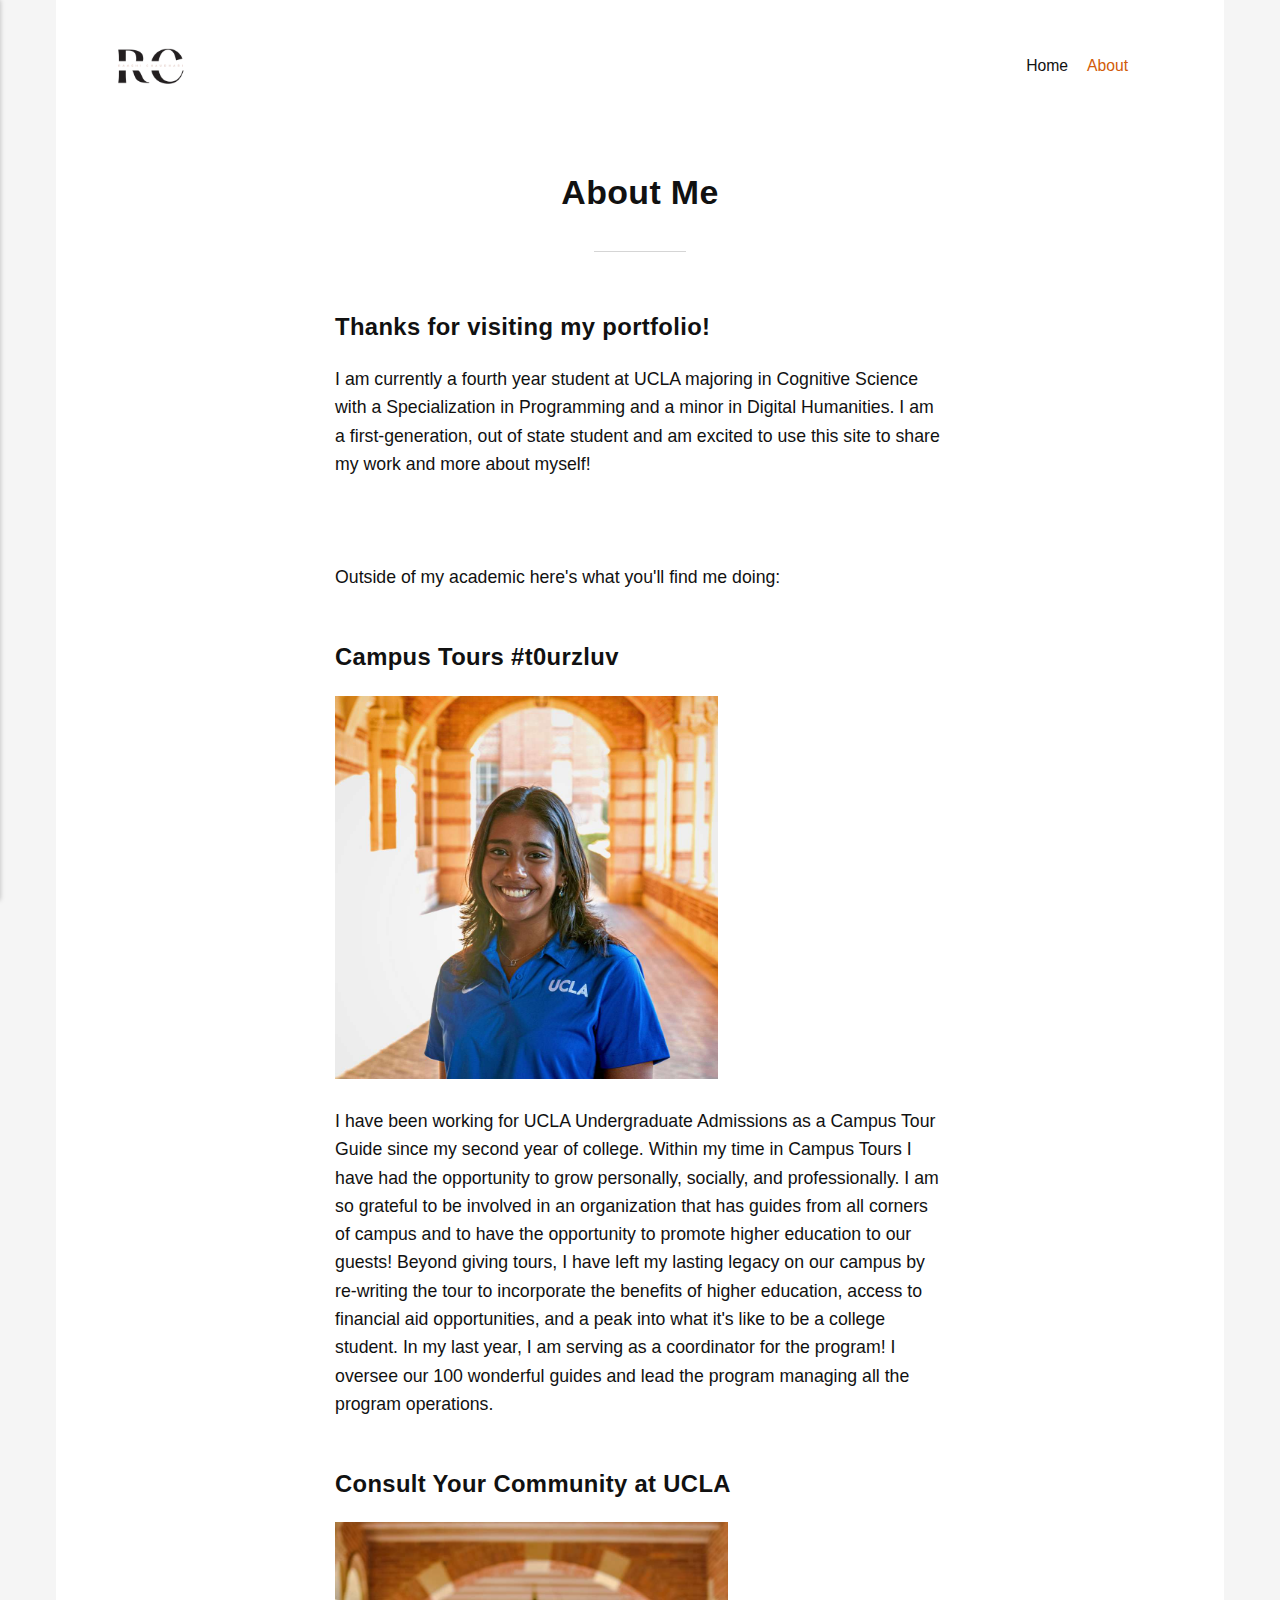
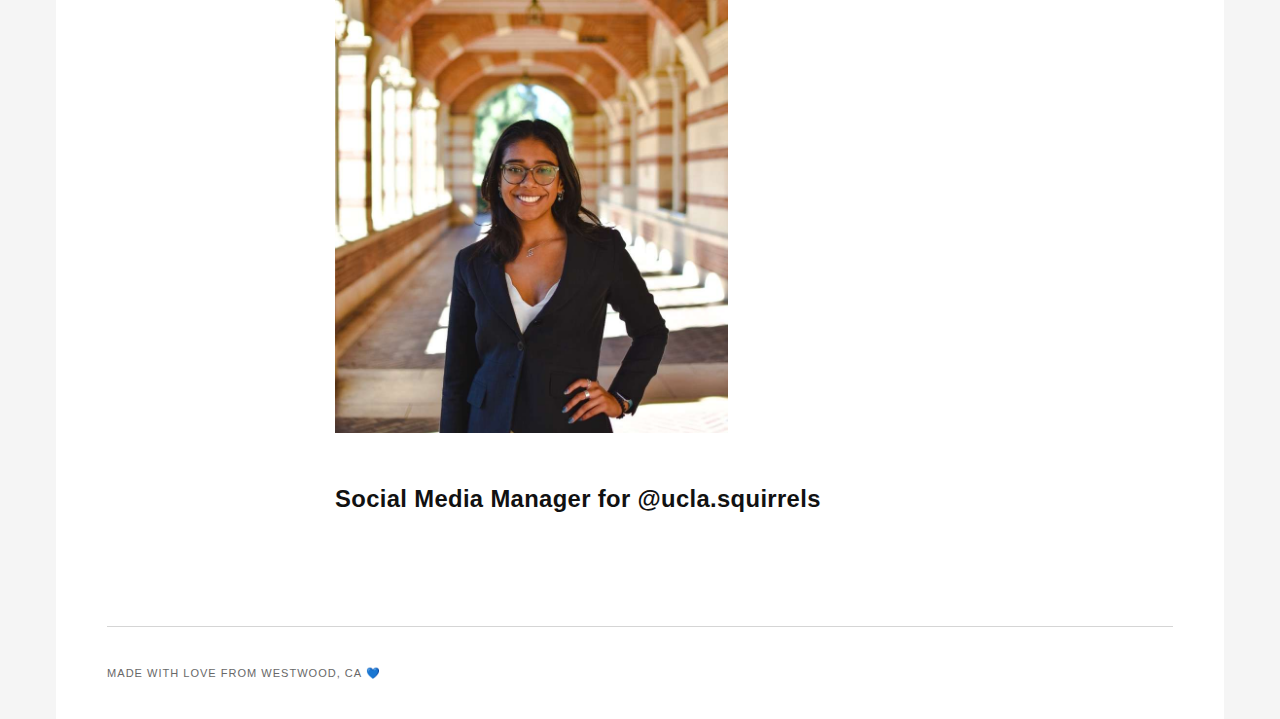
==== about-me/index.html @ 426cf376 "Publii: update content" ====
<!DOCTYPE html><html lang="en-gb"><head><meta charset="utf-8"><meta http-equiv="X-UA-Compatible" content="IE=edge"><meta name="viewport" content="width=device-width,initial-scale=1"><title>About Me - Raashi&#x27;s Portfolio</title><meta name="description" content="Thanks for visiting my portfolio!I am currently a fourth year student at UCLA majoring in Cognitive Science with a Specialization in Programming and a minor in Digital Humanities. I am a first-generation, out of state student and am excited to use this site to share my work and more about myself!"><meta name="generator" content="Publii Open-Source CMS for Static Site"><link rel="canonical" href="https://raashic02.github.io/Portfolio/about-me/"><link rel="alternate" type="application/atom+xml" href="https://raashic02.github.io/Portfolio/feed.xml"><link rel="alternate" type="application/json" href="https://raashic02.github.io/Portfolio/feed.json"><meta property="og:title" content="About Me"><meta property="og:image" content="https://raashic02.github.io/Portfolio/media/website/Black-and-White-Minimalist-Aesthetic-Initials-Font-Logo-1.png"><meta property="og:image:width" content="500"><meta property="og:image:height" content="500"><meta property="og:site_name" content="Raashi's Portfolio"><meta property="og:description" content="Thanks for visiting my portfolio!I am currently a fourth year student at UCLA majoring in Cognitive Science with a Specialization in Programming and a minor in Digital Humanities. I am a first-generation, out of state student and am excited to use this site to share my work and more about myself!"><meta property="og:url" content="https://raashic02.github.io/Portfolio/about-me/"><meta property="og:type" content="article"><link rel="stylesheet" href="https://raashic02.github.io/Portfolio/assets/css/style.css?v=be22850a9bbb8f0e107ebd1450504986"><script type="application/ld+json">{"@context":"http://schema.org","@type":"Article","mainEntityOfPage":{"@type":"WebPage","@id":"https://raashic02.github.io/Portfolio/about-me/"},"headline":"About Me","datePublished":"2024-01-31T13:35","dateModified":"2024-01-31T14:35","image":{"@type":"ImageObject","url":"https://raashic02.github.io/Portfolio/media/website/Black-and-White-Minimalist-Aesthetic-Initials-Font-Logo-1.png","height":500,"width":500},"description":"Thanks for visiting my portfolio!I am currently a fourth year student at UCLA majoring in Cognitive Science with a Specialization in Programming and a minor in Digital Humanities. I am a first-generation, out of state student and am excited to use this site to share my work and more about myself!","author":{"@type":"Person","name":"Raashi Chaudhari","url":"https://raashic02.github.io/Portfolio/authors/raashi-chaudhari/"},"publisher":{"@type":"Organization","name":"Raashi Chaudhari","logo":{"@type":"ImageObject","url":"https://raashic02.github.io/Portfolio/media/website/Black-and-White-Minimalist-Aesthetic-Initials-Font-Logo-1.png","height":500,"width":500}}}</script><noscript><style>img[loading] {
                    opacity: 1;
                }</style></noscript></head><body><div class="container"><header class="header" id="js-header"><a href="https://raashic02.github.io/Portfolio/" class="logo"><img src="https://raashic02.github.io/Portfolio/media/website/Black-and-White-Minimalist-Aesthetic-Initials-Font-Logo-1.png" alt="Raashi&#x27;s Portfolio" width="500" height="500"></a><nav class="navbar js-navbar"><button class="navbar__toggle js-toggle" aria-label="Menu"><span class="navbar__toggle-box"><span class="navbar__toggle-inner">Menu</span></span></button><ul class="navbar__menu"><li><a href="https://raashic02.github.io/Portfolio/raashi-chaudharis-portfolio-p/" target="_self">Home</a></li><li class="active"><a href="https://raashic02.github.io/Portfolio/about-me/" target="_self">About</a></li></ul></nav></header><main><article class="post wrapper"><header class="hero"><h1 class="post__title">About Me</h1></header><div class="post__entry"><h3>Thanks for visiting my portfolio!</h3><p>I am currently a fourth year student at UCLA majoring in Cognitive Science with a Specialization in Programming and a minor in Digital Humanities. I am a first-generation, out of state student and am excited to use this site to share my work and more about myself!</p><p> </p><p>Outside of my academic here's what you'll find me doing: </p><h3>Campus Tours #t0urzluv</h3><figure class="post__image"><img loading="lazy" src="https://raashic02.github.io/Portfolio/media/posts/2/6D8571A4-14A2-4E19-B1DE-B3D6D225E5DD.jpg" alt="raashi in tour guide polo for ucla" width="383" height="383" sizes="(max-width: 1024px) 100vw, 1024px" srcset="https://raashic02.github.io/Portfolio/media/posts/2/responsive/6D8571A4-14A2-4E19-B1DE-B3D6D225E5DD-xs.jpg 300w, https://raashic02.github.io/Portfolio/media/posts/2/responsive/6D8571A4-14A2-4E19-B1DE-B3D6D225E5DD-sm.jpg 480w, https://raashic02.github.io/Portfolio/media/posts/2/responsive/6D8571A4-14A2-4E19-B1DE-B3D6D225E5DD-md.jpg 768w, https://raashic02.github.io/Portfolio/media/posts/2/responsive/6D8571A4-14A2-4E19-B1DE-B3D6D225E5DD-lg.jpg 1024w"></figure><p>I have been working for UCLA Undergraduate Admissions as a Campus Tour Guide since my second year of college. Within my time in Campus Tours I have had the opportunity to grow personally, socially, and professionally. I am so grateful to be involved in an organization that has guides from all corners of campus and to have the opportunity to promote higher education to our guests! Beyond giving tours, I have left my lasting legacy on our campus by re-writing the tour to incorporate the benefits of higher education, access to financial aid opportunities, and a peak into what it's like to be a college student. In my last year, I am serving as a coordinator for the program! I oversee our 100 wonderful guides and lead the program managing all the program operations. </p><h3>Consult Your Community at UCLA</h3><figure class="post__image"><img loading="lazy" src="https://raashic02.github.io/Portfolio/media/posts/2/Professional-Headshot.JPG" alt="" width="393" height="510" sizes="(max-width: 1024px) 100vw, 1024px" srcset="https://raashic02.github.io/Portfolio/media/posts/2/responsive/Professional-Headshot-xs.JPG 300w, https://raashic02.github.io/Portfolio/media/posts/2/responsive/Professional-Headshot-sm.JPG 480w, https://raashic02.github.io/Portfolio/media/posts/2/responsive/Professional-Headshot-md.JPG 768w, https://raashic02.github.io/Portfolio/media/posts/2/responsive/Professional-Headshot-lg.JPG 1024w"></figure><h3>Social Media Manager for @ucla.squirrels</h3></div></article></main><footer class="footer"><div class="footer__copyright">Made with love from Westwood, CA 💙</div><div class="footer__social"><a href="https://www.linkedin.com/in/raashi-chaudhari/" class="linkedin" aria-label="LinkedIn"><svg class="icon"><use xlink:href="https://raashic02.github.io/Portfolio/assets/svg/svg-map.svg#linkedin"/></svg></a></div></footer></div><script defer="defer" src="https://raashic02.github.io/Portfolio/assets/js/scripts.min.js?v=620157e86bfc246cfef480b1b4aadb48"></script><script>window.publiiThemeMenuConfig={mobileMenuMode:'sidebar',animationSpeed:300,submenuWidth: 'auto',doubleClickTime:500,mobileMenuExpandableSubmenus:false,relatedContainerForOverlayMenuSelector:'.navbar'};</script><script>/*<![CDATA[*/var images=document.querySelectorAll("img[loading]");for(var i=0;i<images.length;i++){if(images[i].complete){images[i].classList.add("is-loaded")}else{images[i].addEventListener("load",function(){this.classList.add("is-loaded")},false)}};/*]]>*/</script></body></html>
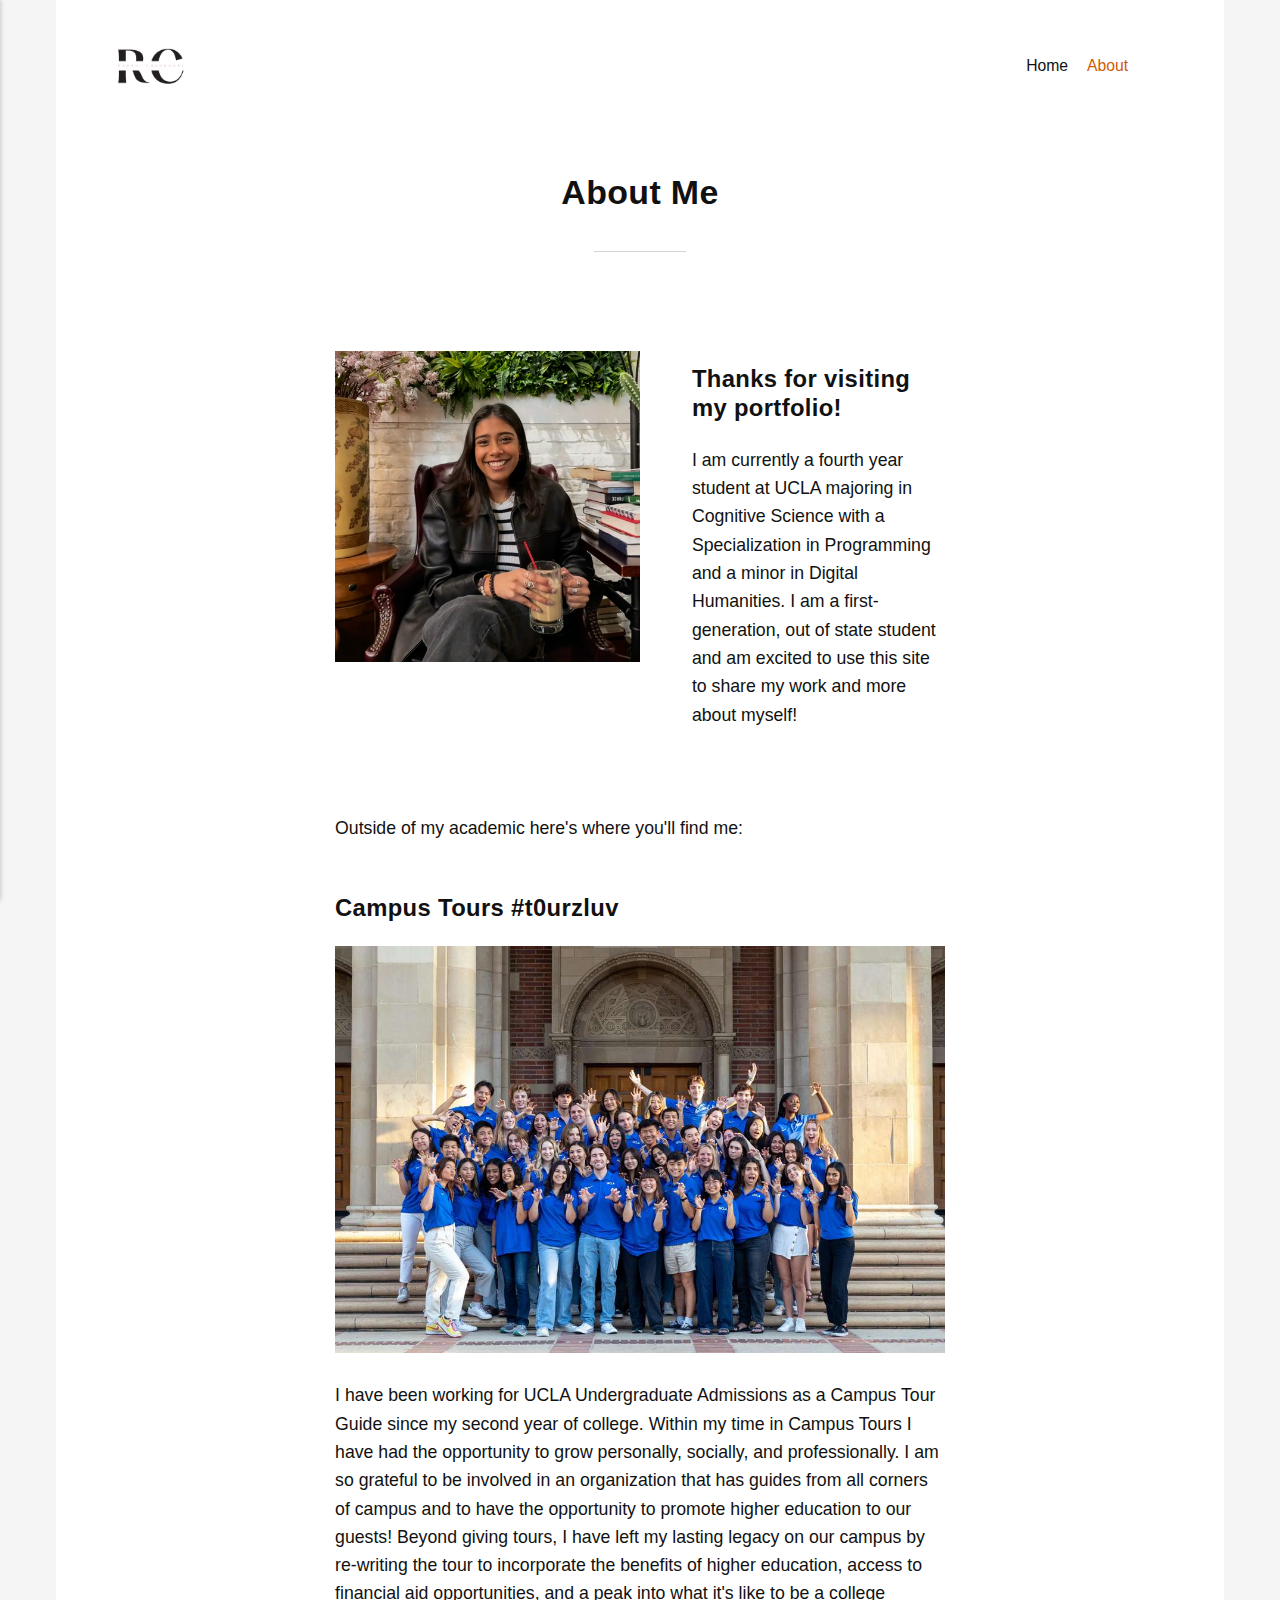
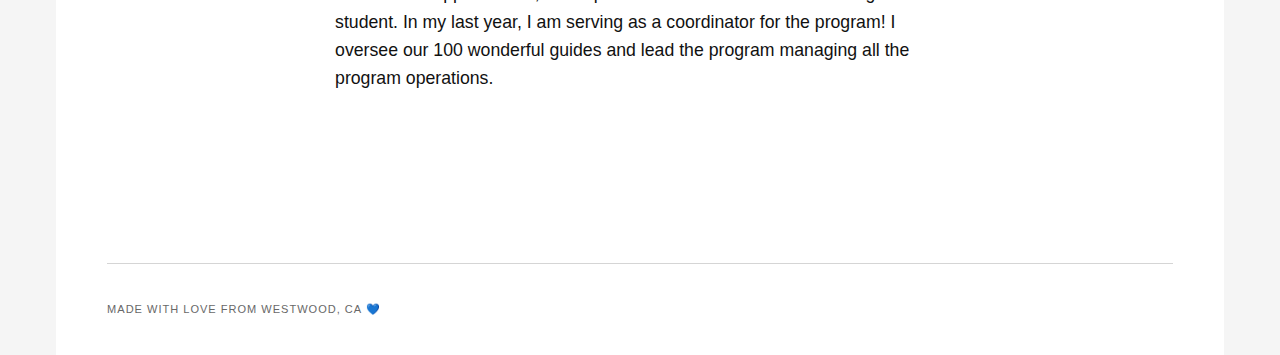
==== commit 7acb071e: "Publii: update content" ====
--- a/about-me/index.html
+++ b/about-me/index.html
@@ -1,3 +1,3 @@
-<!DOCTYPE html><html lang="en-gb"><head><meta charset="utf-8"><meta http-equiv="X-UA-Compatible" content="IE=edge"><meta name="viewport" content="width=device-width,initial-scale=1"><title>About Me - Raashi&#x27;s Portfolio</title><meta name="description" content="Thanks for visiting my portfolio!I am currently a fourth year student at UCLA majoring in Cognitive Science with a Specialization in Programming and a minor in Digital Humanities. I am a first-generation, out of state student and am excited to use this site to share my work and more about myself!"><meta name="generator" content="Publii Open-Source CMS for Static Site"><link rel="canonical" href="https://raashic02.github.io/Portfolio/about-me/"><link rel="alternate" type="application/atom+xml" href="https://raashic02.github.io/Portfolio/feed.xml"><link rel="alternate" type="application/json" href="https://raashic02.github.io/Portfolio/feed.json"><meta property="og:title" content="About Me"><meta property="og:image" content="https://raashic02.github.io/Portfolio/media/website/Black-and-White-Minimalist-Aesthetic-Initials-Font-Logo-1.png"><meta property="og:image:width" content="500"><meta property="og:image:height" content="500"><meta property="og:site_name" content="Raashi's Portfolio"><meta property="og:description" content="Thanks for visiting my portfolio!I am currently a fourth year student at UCLA majoring in Cognitive Science with a Specialization in Programming and a minor in Digital Humanities. I am a first-generation, out of state student and am excited to use this site to share my work and more about myself!"><meta property="og:url" content="https://raashic02.github.io/Portfolio/about-me/"><meta property="og:type" content="article"><link rel="stylesheet" href="https://raashic02.github.io/Portfolio/assets/css/style.css?v=be22850a9bbb8f0e107ebd1450504986"><script type="application/ld+json">{"@context":"http://schema.org","@type":"Article","mainEntityOfPage":{"@type":"WebPage","@id":"https://raashic02.github.io/Portfolio/about-me/"},"headline":"About Me","datePublished":"2024-01-31T13:35","dateModified":"2024-01-31T14:35","image":{"@type":"ImageObject","url":"https://raashic02.github.io/Portfolio/media/website/Black-and-White-Minimalist-Aesthetic-Initials-Font-Logo-1.png","height":500,"width":500},"description":"Thanks for visiting my portfolio!I am currently a fourth year student at UCLA majoring in Cognitive Science with a Specialization in Programming and a minor in Digital Humanities. I am a first-generation, out of state student and am excited to use this site to share my work and more about myself!","author":{"@type":"Person","name":"Raashi Chaudhari","url":"https://raashic02.github.io/Portfolio/authors/raashi-chaudhari/"},"publisher":{"@type":"Organization","name":"Raashi Chaudhari","logo":{"@type":"ImageObject","url":"https://raashic02.github.io/Portfolio/media/website/Black-and-White-Minimalist-Aesthetic-Initials-Font-Logo-1.png","height":500,"width":500}}}</script><noscript><style>img[loading] {
+<!DOCTYPE html><html lang="en-gb"><head><meta charset="utf-8"><meta http-equiv="X-UA-Compatible" content="IE=edge"><meta name="viewport" content="width=device-width,initial-scale=1"><title>About Me - Raashi&#x27;s Portfolio</title><meta name="description" content="Thanks for visiting my portfolio! I am currently a fourth year student&hellip;"><meta name="generator" content="Publii Open-Source CMS for Static Site"><link rel="canonical" href="https://raashic02.github.io/Portfolio/about-me/"><link rel="alternate" type="application/atom+xml" href="https://raashic02.github.io/Portfolio/feed.xml"><link rel="alternate" type="application/json" href="https://raashic02.github.io/Portfolio/feed.json"><meta property="og:title" content="About Me"><meta property="og:image" content="https://raashic02.github.io/Portfolio/media/website/Black-and-White-Minimalist-Aesthetic-Initials-Font-Logo-1.png"><meta property="og:image:width" content="500"><meta property="og:image:height" content="500"><meta property="og:site_name" content="Raashi's Portfolio"><meta property="og:description" content="Thanks for visiting my portfolio! I am currently a fourth year student&hellip;"><meta property="og:url" content="https://raashic02.github.io/Portfolio/about-me/"><meta property="og:type" content="article"><link rel="stylesheet" href="https://raashic02.github.io/Portfolio/assets/css/style.css?v=be22850a9bbb8f0e107ebd1450504986"><script type="application/ld+json">{"@context":"http://schema.org","@type":"Article","mainEntityOfPage":{"@type":"WebPage","@id":"https://raashic02.github.io/Portfolio/about-me/"},"headline":"About Me","datePublished":"2024-01-31T13:35","dateModified":"2024-02-02T13:48","image":{"@type":"ImageObject","url":"https://raashic02.github.io/Portfolio/media/website/Black-and-White-Minimalist-Aesthetic-Initials-Font-Logo-1.png","height":500,"width":500},"description":"Thanks for visiting my portfolio! I am currently a fourth year student&hellip;","author":{"@type":"Person","name":"Raashi Chaudhari","url":"https://raashic02.github.io/Portfolio/authors/raashi-chaudhari/"},"publisher":{"@type":"Organization","name":"Raashi Chaudhari","logo":{"@type":"ImageObject","url":"https://raashic02.github.io/Portfolio/media/website/Black-and-White-Minimalist-Aesthetic-Initials-Font-Logo-1.png","height":500,"width":500}}}</script><noscript><style>img[loading] {
                     opacity: 1;
-                }</style></noscript></head><body><div class="container"><header class="header" id="js-header"><a href="https://raashic02.github.io/Portfolio/" class="logo"><img src="https://raashic02.github.io/Portfolio/media/website/Black-and-White-Minimalist-Aesthetic-Initials-Font-Logo-1.png" alt="Raashi&#x27;s Portfolio" width="500" height="500"></a><nav class="navbar js-navbar"><button class="navbar__toggle js-toggle" aria-label="Menu"><span class="navbar__toggle-box"><span class="navbar__toggle-inner">Menu</span></span></button><ul class="navbar__menu"><li><a href="https://raashic02.github.io/Portfolio/raashi-chaudharis-portfolio-p/" target="_self">Home</a></li><li class="active"><a href="https://raashic02.github.io/Portfolio/about-me/" target="_self">About</a></li></ul></nav></header><main><article class="post wrapper"><header class="hero"><h1 class="post__title">About Me</h1></header><div class="post__entry"><h3>Thanks for visiting my portfolio!</h3><p>I am currently a fourth year student at UCLA majoring in Cognitive Science with a Specialization in Programming and a minor in Digital Humanities. I am a first-generation, out of state student and am excited to use this site to share my work and more about myself!</p><p> </p><p>Outside of my academic here's what you'll find me doing: </p><h3>Campus Tours #t0urzluv</h3><figure class="post__image"><img loading="lazy" src="https://raashic02.github.io/Portfolio/media/posts/2/6D8571A4-14A2-4E19-B1DE-B3D6D225E5DD.jpg" alt="raashi in tour guide polo for ucla" width="383" height="383" sizes="(max-width: 1024px) 100vw, 1024px" srcset="https://raashic02.github.io/Portfolio/media/posts/2/responsive/6D8571A4-14A2-4E19-B1DE-B3D6D225E5DD-xs.jpg 300w, https://raashic02.github.io/Portfolio/media/posts/2/responsive/6D8571A4-14A2-4E19-B1DE-B3D6D225E5DD-sm.jpg 480w, https://raashic02.github.io/Portfolio/media/posts/2/responsive/6D8571A4-14A2-4E19-B1DE-B3D6D225E5DD-md.jpg 768w, https://raashic02.github.io/Portfolio/media/posts/2/responsive/6D8571A4-14A2-4E19-B1DE-B3D6D225E5DD-lg.jpg 1024w"></figure><p>I have been working for UCLA Undergraduate Admissions as a Campus Tour Guide since my second year of college. Within my time in Campus Tours I have had the opportunity to grow personally, socially, and professionally. I am so grateful to be involved in an organization that has guides from all corners of campus and to have the opportunity to promote higher education to our guests! Beyond giving tours, I have left my lasting legacy on our campus by re-writing the tour to incorporate the benefits of higher education, access to financial aid opportunities, and a peak into what it's like to be a college student. In my last year, I am serving as a coordinator for the program! I oversee our 100 wonderful guides and lead the program managing all the program operations. </p><h3>Consult Your Community at UCLA</h3><figure class="post__image"><img loading="lazy" src="https://raashic02.github.io/Portfolio/media/posts/2/Professional-Headshot.JPG" alt="" width="393" height="510" sizes="(max-width: 1024px) 100vw, 1024px" srcset="https://raashic02.github.io/Portfolio/media/posts/2/responsive/Professional-Headshot-xs.JPG 300w, https://raashic02.github.io/Portfolio/media/posts/2/responsive/Professional-Headshot-sm.JPG 480w, https://raashic02.github.io/Portfolio/media/posts/2/responsive/Professional-Headshot-md.JPG 768w, https://raashic02.github.io/Portfolio/media/posts/2/responsive/Professional-Headshot-lg.JPG 1024w"></figure><h3>Social Media Manager for @ucla.squirrels</h3></div></article></main><footer class="footer"><div class="footer__copyright">Made with love from Westwood, CA 💙</div><div class="footer__social"><a href="https://www.linkedin.com/in/raashi-chaudhari/" class="linkedin" aria-label="LinkedIn"><svg class="icon"><use xlink:href="https://raashic02.github.io/Portfolio/assets/svg/svg-map.svg#linkedin"/></svg></a></div></footer></div><script defer="defer" src="https://raashic02.github.io/Portfolio/assets/js/scripts.min.js?v=620157e86bfc246cfef480b1b4aadb48"></script><script>window.publiiThemeMenuConfig={mobileMenuMode:'sidebar',animationSpeed:300,submenuWidth: 'auto',doubleClickTime:500,mobileMenuExpandableSubmenus:false,relatedContainerForOverlayMenuSelector:'.navbar'};</script><script>/*<![CDATA[*/var images=document.querySelectorAll("img[loading]");for(var i=0;i<images.length;i++){if(images[i].complete){images[i].classList.add("is-loaded")}else{images[i].addEventListener("load",function(){this.classList.add("is-loaded")},false)}};/*]]>*/</script></body></html>+                }</style></noscript></head><body><div class="container"><header class="header" id="js-header"><a href="https://raashic02.github.io/Portfolio/" class="logo"><img src="https://raashic02.github.io/Portfolio/media/website/Black-and-White-Minimalist-Aesthetic-Initials-Font-Logo-1.png" alt="Raashi&#x27;s Portfolio" width="500" height="500"></a><nav class="navbar js-navbar"><button class="navbar__toggle js-toggle" aria-label="Menu"><span class="navbar__toggle-box"><span class="navbar__toggle-inner">Menu</span></span></button><ul class="navbar__menu"><li><a href="https://raashic02.github.io/Portfolio/raashi-chaudharis-portfolio-p/" target="_self">Home</a></li><li class="active"><a href="https://raashic02.github.io/Portfolio/about-me/" target="_self">About</a></li></ul></nav></header><main><article class="post wrapper"><header class="hero"><h1 class="post__title">About Me</h1></header><div class="post__entry"><h3><figure class="post__image post__image--left"><img loading="lazy" src="https://raashic02.github.io/Portfolio/media/posts/2/Screen-Shot-2024-02-02-at-1.47.07-PM.png" alt="" width="1202" height="1226" sizes="(max-width: 1024px) 100vw, 1024px" srcset="https://raashic02.github.io/Portfolio/media/posts/2/responsive/Screen-Shot-2024-02-02-at-1.47.07-PM-xs.png 300w, https://raashic02.github.io/Portfolio/media/posts/2/responsive/Screen-Shot-2024-02-02-at-1.47.07-PM-sm.png 480w, https://raashic02.github.io/Portfolio/media/posts/2/responsive/Screen-Shot-2024-02-02-at-1.47.07-PM-md.png 768w, https://raashic02.github.io/Portfolio/media/posts/2/responsive/Screen-Shot-2024-02-02-at-1.47.07-PM-lg.png 1024w"></figure></h3><h3> </h3><h3>Thanks for visiting my portfolio!</h3><p>I am currently a fourth year student at UCLA majoring in Cognitive Science with a Specialization in Programming and a minor in Digital Humanities. I am a first-generation, out of state student and am excited to use this site to share my work and more about myself!</p><p> </p><p>Outside of my academic here's where you'll find me: </p><h3>Campus Tours #t0urzluv</h3><figure class="post__image post__image--center"><img loading="lazy" src="https://raashic02.github.io/Portfolio/media/posts/2/2023-tours.JPG" alt="" width="5373" height="3582" sizes="(max-width: 1024px) 100vw, 1024px" srcset="https://raashic02.github.io/Portfolio/media/posts/2/responsive/2023-tours-xs.JPG 300w, https://raashic02.github.io/Portfolio/media/posts/2/responsive/2023-tours-sm.JPG 480w, https://raashic02.github.io/Portfolio/media/posts/2/responsive/2023-tours-md.JPG 768w, https://raashic02.github.io/Portfolio/media/posts/2/responsive/2023-tours-lg.JPG 1024w"></figure><p class="align-left">I have been working for UCLA Undergraduate Admissions as a Campus Tour Guide since my second year of college. Within my time in Campus Tours I have had the opportunity to grow personally, socially, and professionally. I am so grateful to be involved in an organization that has guides from all corners of campus and to have the opportunity to promote higher education to our guests! Beyond giving tours, I have left my lasting legacy on our campus by re-writing the tour to incorporate the benefits of higher education, access to financial aid opportunities, and a peak into what it's like to be a college student. In my last year, I am serving as a coordinator for the program! I oversee our 100 wonderful guides and lead the program managing all the program operations. </p><p> </p></div></article></main><footer class="footer"><div class="footer__copyright">Made with love from Westwood, CA 💙</div><div class="footer__social"><a href="https://www.linkedin.com/in/raashi-chaudhari/" class="linkedin" aria-label="LinkedIn"><svg class="icon"><use xlink:href="https://raashic02.github.io/Portfolio/assets/svg/svg-map.svg#linkedin"/></svg></a></div></footer></div><script defer="defer" src="https://raashic02.github.io/Portfolio/assets/js/scripts.min.js?v=620157e86bfc246cfef480b1b4aadb48"></script><script>window.publiiThemeMenuConfig={mobileMenuMode:'sidebar',animationSpeed:300,submenuWidth: 'auto',doubleClickTime:500,mobileMenuExpandableSubmenus:false,relatedContainerForOverlayMenuSelector:'.navbar'};</script><script>/*<![CDATA[*/var images=document.querySelectorAll("img[loading]");for(var i=0;i<images.length;i++){if(images[i].complete){images[i].classList.add("is-loaded")}else{images[i].addEventListener("load",function(){this.classList.add("is-loaded")},false)}};/*]]>*/</script></body></html>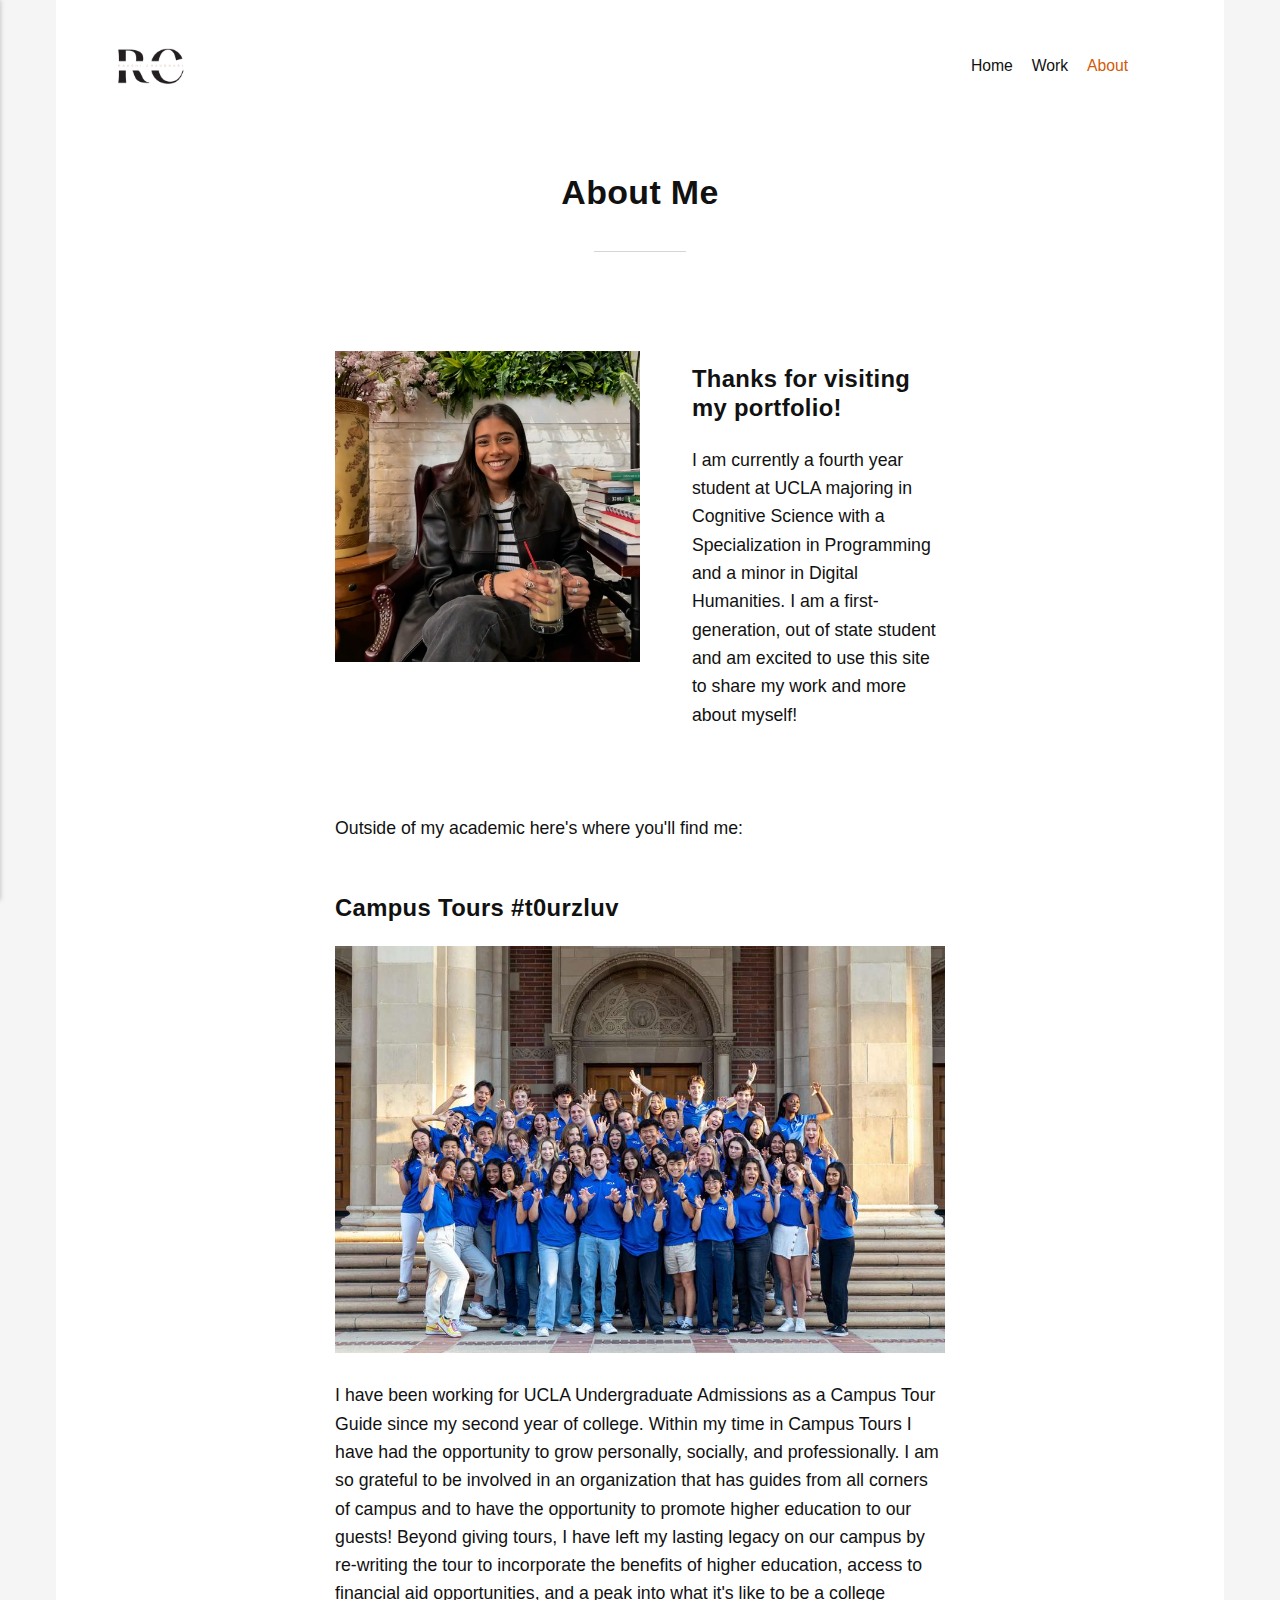
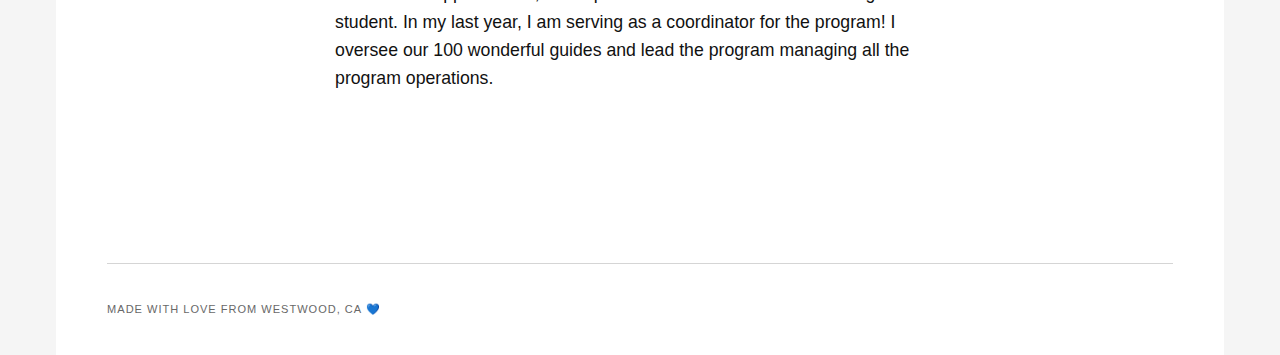
==== commit 8ac9ac0f: "Publii: update content" ====
--- a/about-me/index.html
+++ b/about-me/index.html
@@ -1,3 +1,3 @@
 <!DOCTYPE html><html lang="en-gb"><head><meta charset="utf-8"><meta http-equiv="X-UA-Compatible" content="IE=edge"><meta name="viewport" content="width=device-width,initial-scale=1"><title>About Me - Raashi&#x27;s Portfolio</title><meta name="description" content="Thanks for visiting my portfolio! I am currently a fourth year student&hellip;"><meta name="generator" content="Publii Open-Source CMS for Static Site"><link rel="canonical" href="https://raashic02.github.io/Portfolio/about-me/"><link rel="alternate" type="application/atom+xml" href="https://raashic02.github.io/Portfolio/feed.xml"><link rel="alternate" type="application/json" href="https://raashic02.github.io/Portfolio/feed.json"><meta property="og:title" content="About Me"><meta property="og:image" content="https://raashic02.github.io/Portfolio/media/website/Black-and-White-Minimalist-Aesthetic-Initials-Font-Logo-1.png"><meta property="og:image:width" content="500"><meta property="og:image:height" content="500"><meta property="og:site_name" content="Raashi's Portfolio"><meta property="og:description" content="Thanks for visiting my portfolio! I am currently a fourth year student&hellip;"><meta property="og:url" content="https://raashic02.github.io/Portfolio/about-me/"><meta property="og:type" content="article"><link rel="stylesheet" href="https://raashic02.github.io/Portfolio/assets/css/style.css?v=be22850a9bbb8f0e107ebd1450504986"><script type="application/ld+json">{"@context":"http://schema.org","@type":"Article","mainEntityOfPage":{"@type":"WebPage","@id":"https://raashic02.github.io/Portfolio/about-me/"},"headline":"About Me","datePublished":"2024-01-31T13:35","dateModified":"2024-02-02T13:48","image":{"@type":"ImageObject","url":"https://raashic02.github.io/Portfolio/media/website/Black-and-White-Minimalist-Aesthetic-Initials-Font-Logo-1.png","height":500,"width":500},"description":"Thanks for visiting my portfolio! I am currently a fourth year student&hellip;","author":{"@type":"Person","name":"Raashi Chaudhari","url":"https://raashic02.github.io/Portfolio/authors/raashi-chaudhari/"},"publisher":{"@type":"Organization","name":"Raashi Chaudhari","logo":{"@type":"ImageObject","url":"https://raashic02.github.io/Portfolio/media/website/Black-and-White-Minimalist-Aesthetic-Initials-Font-Logo-1.png","height":500,"width":500}}}</script><noscript><style>img[loading] {
                     opacity: 1;
-                }</style></noscript></head><body><div class="container"><header class="header" id="js-header"><a href="https://raashic02.github.io/Portfolio/" class="logo"><img src="https://raashic02.github.io/Portfolio/media/website/Black-and-White-Minimalist-Aesthetic-Initials-Font-Logo-1.png" alt="Raashi&#x27;s Portfolio" width="500" height="500"></a><nav class="navbar js-navbar"><button class="navbar__toggle js-toggle" aria-label="Menu"><span class="navbar__toggle-box"><span class="navbar__toggle-inner">Menu</span></span></button><ul class="navbar__menu"><li><a href="https://raashic02.github.io/Portfolio/raashi-chaudharis-portfolio-p/" target="_self">Home</a></li><li class="active"><a href="https://raashic02.github.io/Portfolio/about-me/" target="_self">About</a></li></ul></nav></header><main><article class="post wrapper"><header class="hero"><h1 class="post__title">About Me</h1></header><div class="post__entry"><h3><figure class="post__image post__image--left"><img loading="lazy" src="https://raashic02.github.io/Portfolio/media/posts/2/Screen-Shot-2024-02-02-at-1.47.07-PM.png" alt="" width="1202" height="1226" sizes="(max-width: 1024px) 100vw, 1024px" srcset="https://raashic02.github.io/Portfolio/media/posts/2/responsive/Screen-Shot-2024-02-02-at-1.47.07-PM-xs.png 300w, https://raashic02.github.io/Portfolio/media/posts/2/responsive/Screen-Shot-2024-02-02-at-1.47.07-PM-sm.png 480w, https://raashic02.github.io/Portfolio/media/posts/2/responsive/Screen-Shot-2024-02-02-at-1.47.07-PM-md.png 768w, https://raashic02.github.io/Portfolio/media/posts/2/responsive/Screen-Shot-2024-02-02-at-1.47.07-PM-lg.png 1024w"></figure></h3><h3> </h3><h3>Thanks for visiting my portfolio!</h3><p>I am currently a fourth year student at UCLA majoring in Cognitive Science with a Specialization in Programming and a minor in Digital Humanities. I am a first-generation, out of state student and am excited to use this site to share my work and more about myself!</p><p> </p><p>Outside of my academic here's where you'll find me: </p><h3>Campus Tours #t0urzluv</h3><figure class="post__image post__image--center"><img loading="lazy" src="https://raashic02.github.io/Portfolio/media/posts/2/2023-tours.JPG" alt="" width="5373" height="3582" sizes="(max-width: 1024px) 100vw, 1024px" srcset="https://raashic02.github.io/Portfolio/media/posts/2/responsive/2023-tours-xs.JPG 300w, https://raashic02.github.io/Portfolio/media/posts/2/responsive/2023-tours-sm.JPG 480w, https://raashic02.github.io/Portfolio/media/posts/2/responsive/2023-tours-md.JPG 768w, https://raashic02.github.io/Portfolio/media/posts/2/responsive/2023-tours-lg.JPG 1024w"></figure><p class="align-left">I have been working for UCLA Undergraduate Admissions as a Campus Tour Guide since my second year of college. Within my time in Campus Tours I have had the opportunity to grow personally, socially, and professionally. I am so grateful to be involved in an organization that has guides from all corners of campus and to have the opportunity to promote higher education to our guests! Beyond giving tours, I have left my lasting legacy on our campus by re-writing the tour to incorporate the benefits of higher education, access to financial aid opportunities, and a peak into what it's like to be a college student. In my last year, I am serving as a coordinator for the program! I oversee our 100 wonderful guides and lead the program managing all the program operations. </p><p> </p></div></article></main><footer class="footer"><div class="footer__copyright">Made with love from Westwood, CA 💙</div><div class="footer__social"><a href="https://www.linkedin.com/in/raashi-chaudhari/" class="linkedin" aria-label="LinkedIn"><svg class="icon"><use xlink:href="https://raashic02.github.io/Portfolio/assets/svg/svg-map.svg#linkedin"/></svg></a></div></footer></div><script defer="defer" src="https://raashic02.github.io/Portfolio/assets/js/scripts.min.js?v=620157e86bfc246cfef480b1b4aadb48"></script><script>window.publiiThemeMenuConfig={mobileMenuMode:'sidebar',animationSpeed:300,submenuWidth: 'auto',doubleClickTime:500,mobileMenuExpandableSubmenus:false,relatedContainerForOverlayMenuSelector:'.navbar'};</script><script>/*<![CDATA[*/var images=document.querySelectorAll("img[loading]");for(var i=0;i<images.length;i++){if(images[i].complete){images[i].classList.add("is-loaded")}else{images[i].addEventListener("load",function(){this.classList.add("is-loaded")},false)}};/*]]>*/</script></body></html>+                }</style></noscript></head><body><div class="container"><header class="header" id="js-header"><a href="https://raashic02.github.io/Portfolio/" class="logo"><img src="https://raashic02.github.io/Portfolio/media/website/Black-and-White-Minimalist-Aesthetic-Initials-Font-Logo-1.png" alt="Raashi&#x27;s Portfolio" width="500" height="500"></a><nav class="navbar js-navbar"><button class="navbar__toggle js-toggle" aria-label="Menu"><span class="navbar__toggle-box"><span class="navbar__toggle-inner">Menu</span></span></button><ul class="navbar__menu"><li><a href="https://raashic02.github.io/Portfolio/raashi-chaudharis-portfolio-p/" target="_self">Home</a></li><li class="has-submenu"><a href="https://raashic02.github.io/Portfolio/work/" target="_self" aria-haspopup="true">Work</a><ul class="navbar__submenu level-2" aria-hidden="true"><li><a href="https://raashic02.github.io/Portfolio/groupme/" target="_self">GroupMe</a></li><li><a href="https://raashic02.github.io/Portfolio/airbnb/" target="_self">AirBnb</a></li><li><a href="https://raashic02.github.io/Portfolio/ucla/" target="_self">UCLA</a></li></ul></li><li class="active"><a href="https://raashic02.github.io/Portfolio/about-me/" target="_self">About</a></li></ul></nav></header><main><article class="post wrapper"><header class="hero"><h1 class="post__title">About Me</h1></header><div class="post__entry"><h3><figure class="post__image post__image--left"><img loading="lazy" src="https://raashic02.github.io/Portfolio/media/posts/2/Screen-Shot-2024-02-02-at-1.47.07-PM.png" alt="" width="1202" height="1226" sizes="(max-width: 1024px) 100vw, 1024px" srcset="https://raashic02.github.io/Portfolio/media/posts/2/responsive/Screen-Shot-2024-02-02-at-1.47.07-PM-xs.png 300w, https://raashic02.github.io/Portfolio/media/posts/2/responsive/Screen-Shot-2024-02-02-at-1.47.07-PM-sm.png 480w, https://raashic02.github.io/Portfolio/media/posts/2/responsive/Screen-Shot-2024-02-02-at-1.47.07-PM-md.png 768w, https://raashic02.github.io/Portfolio/media/posts/2/responsive/Screen-Shot-2024-02-02-at-1.47.07-PM-lg.png 1024w"></figure></h3><h3> </h3><h3>Thanks for visiting my portfolio!</h3><p>I am currently a fourth year student at UCLA majoring in Cognitive Science with a Specialization in Programming and a minor in Digital Humanities. I am a first-generation, out of state student and am excited to use this site to share my work and more about myself!</p><p> </p><p>Outside of my academic here's where you'll find me: </p><h3>Campus Tours #t0urzluv</h3><figure class="post__image post__image--center"><img loading="lazy" src="https://raashic02.github.io/Portfolio/media/posts/2/2023-tours.JPG" alt="" width="5373" height="3582" sizes="(max-width: 1024px) 100vw, 1024px" srcset="https://raashic02.github.io/Portfolio/media/posts/2/responsive/2023-tours-xs.JPG 300w, https://raashic02.github.io/Portfolio/media/posts/2/responsive/2023-tours-sm.JPG 480w, https://raashic02.github.io/Portfolio/media/posts/2/responsive/2023-tours-md.JPG 768w, https://raashic02.github.io/Portfolio/media/posts/2/responsive/2023-tours-lg.JPG 1024w"></figure><p class="align-left">I have been working for UCLA Undergraduate Admissions as a Campus Tour Guide since my second year of college. Within my time in Campus Tours I have had the opportunity to grow personally, socially, and professionally. I am so grateful to be involved in an organization that has guides from all corners of campus and to have the opportunity to promote higher education to our guests! Beyond giving tours, I have left my lasting legacy on our campus by re-writing the tour to incorporate the benefits of higher education, access to financial aid opportunities, and a peak into what it's like to be a college student. In my last year, I am serving as a coordinator for the program! I oversee our 100 wonderful guides and lead the program managing all the program operations. </p><p> </p></div></article></main><footer class="footer"><div class="footer__copyright">Made with love from Westwood, CA 💙</div><div class="footer__social"><a href="https://www.linkedin.com/in/raashi-chaudhari/" class="linkedin" aria-label="LinkedIn"><svg class="icon"><use xlink:href="https://raashic02.github.io/Portfolio/assets/svg/svg-map.svg#linkedin"/></svg></a></div></footer></div><script defer="defer" src="https://raashic02.github.io/Portfolio/assets/js/scripts.min.js?v=620157e86bfc246cfef480b1b4aadb48"></script><script>window.publiiThemeMenuConfig={mobileMenuMode:'sidebar',animationSpeed:300,submenuWidth: 'auto',doubleClickTime:500,mobileMenuExpandableSubmenus:false,relatedContainerForOverlayMenuSelector:'.navbar'};</script><script>/*<![CDATA[*/var images=document.querySelectorAll("img[loading]");for(var i=0;i<images.length;i++){if(images[i].complete){images[i].classList.add("is-loaded")}else{images[i].addEventListener("load",function(){this.classList.add("is-loaded")},false)}};/*]]>*/</script></body></html>